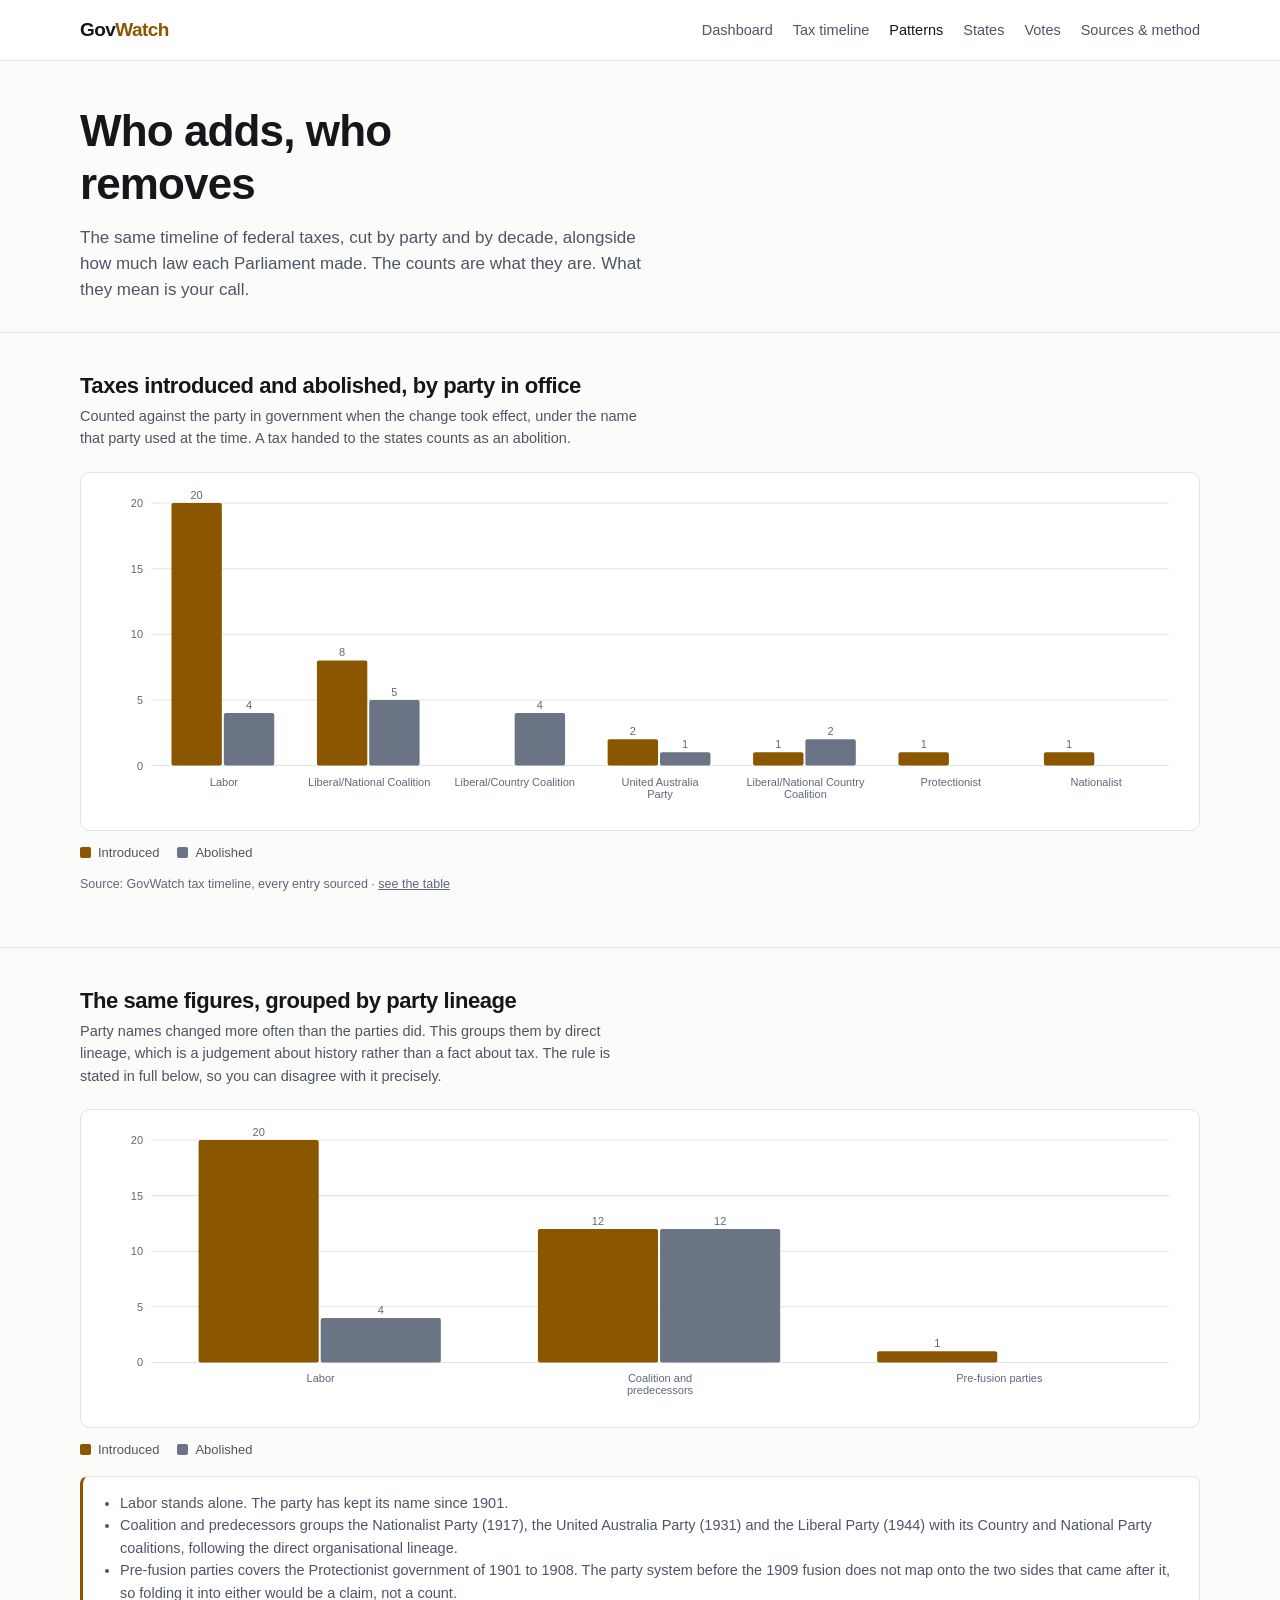
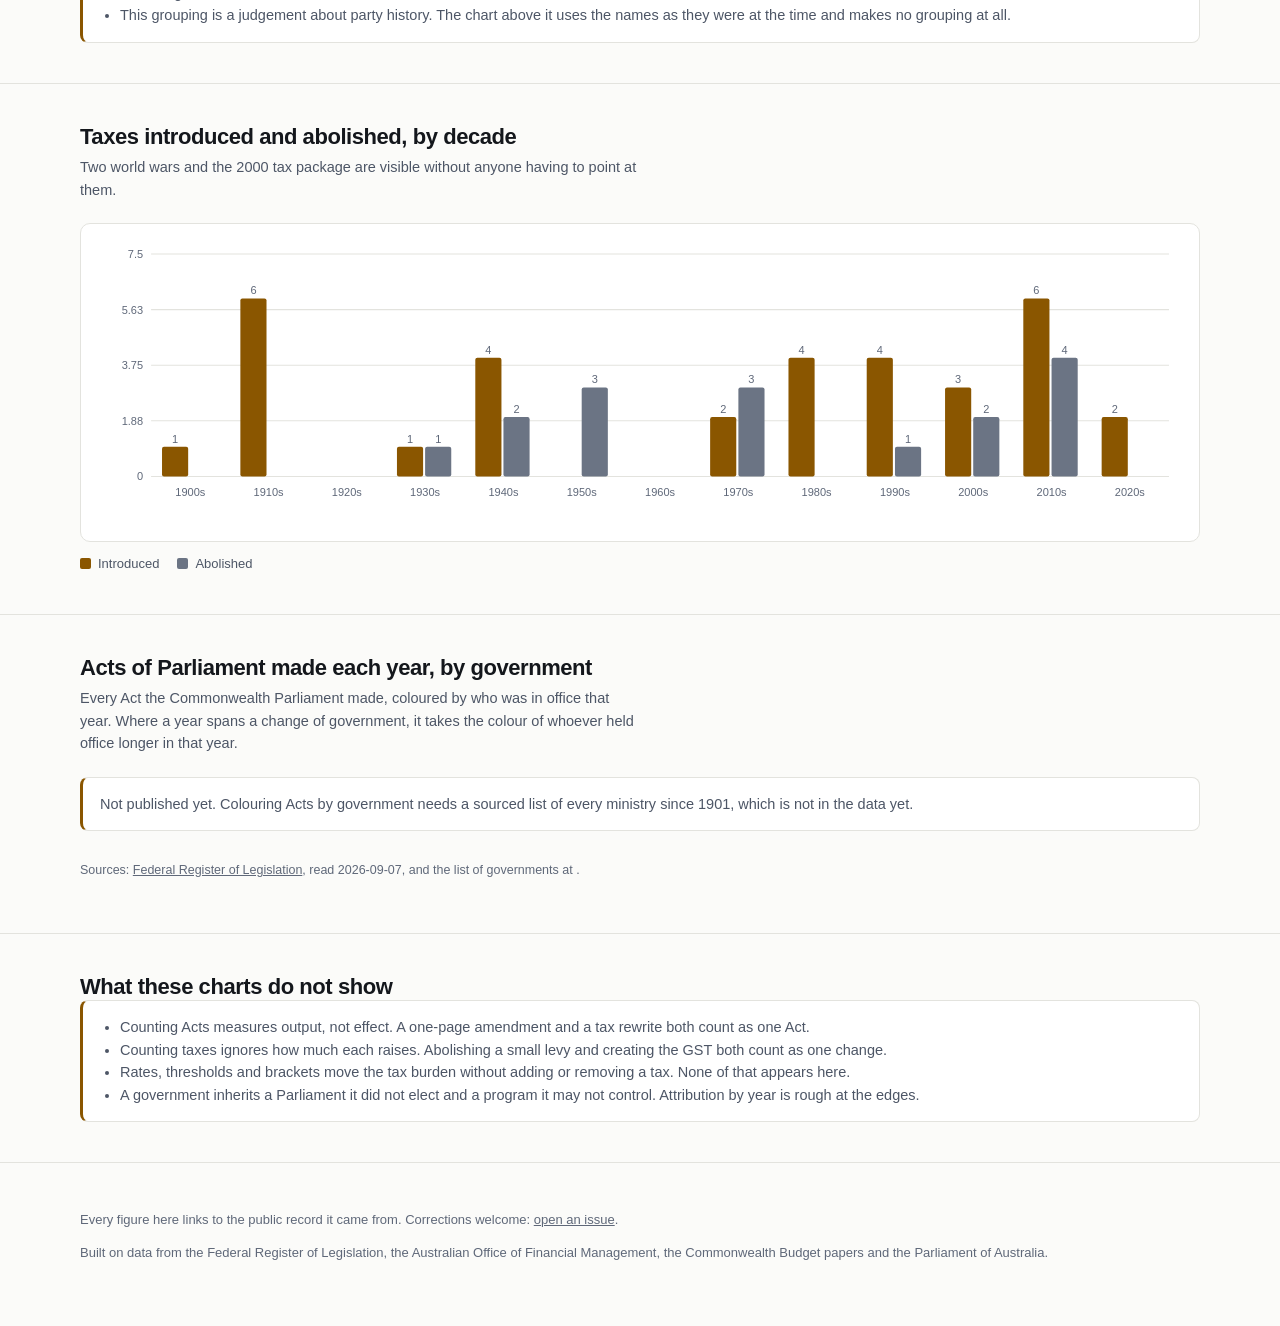
==== patterns.html @ 479b16f0 "Patterns page: taxes by party, lineage and decade; states page shell The party split is the interest" ====
<!doctype html>
<html lang="en-AU">
<head>
<meta charset="utf-8">
<meta name="viewport" content="width=device-width,initial-scale=1">
<title>Patterns by party and decade — GovWatch</title>
<meta name="description" content="Which Australian governments added federal taxes, which removed them, and how much law each one made.">
<link rel="stylesheet" href="style.css?v=af757995">
<link rel="icon" href="data:image/svg+xml,<svg xmlns='http://www.w3.org/2000/svg' viewBox='0 0 16 16'><text y='13' font-size='13'>&#128200;</text></svg>">
</head>
<body>
<header class="top"><div class="wrap">
  <a class="brand" href="./">Gov<span>Watch</span></a>
  <nav>
    <a href="./">Dashboard</a>
    <a href="taxes.html">Tax timeline</a>
    <a href="patterns.html" aria-current="page">Patterns</a>
    <a href="states.html">States</a>
    <a href="votes.html">Votes</a>
    <a href="sources.html">Sources &amp; method</a>
  </nav>
</div></header>
<div class="hero"><div class="wrap">
  <h1>Who adds, who removes</h1>
  <p>The same timeline of federal taxes, cut by party and by decade, alongside how much
     law each Parliament made. The counts are what they are. What they mean is your call.</p>
</div></div>

<section><div class="wrap">
  <h2>Taxes introduced and abolished, by party in office</h2>
  <p class="sub">Counted against the party in government when the change took effect, under the
     name that party used at the time. A tax handed to the states counts as an abolition.</p>
  <div class="chart" id="party-chart"></div>
  <div id="party-legend"></div>
  <p class="src">Source: GovWatch tax timeline, every entry sourced ·
     <a href="taxes.html">see the table</a></p>
</div></section>

<section><div class="wrap">
  <h2>The same figures, grouped by party lineage</h2>
  <p class="sub">Party names changed more often than the parties did. This groups them by
     direct lineage, which is a judgement about history rather than a fact about tax. The
     rule is stated in full below, so you can disagree with it precisely.</p>
  <div class="chart" id="family-chart"></div>
  <div id="family-legend"></div>
  <div class="note-box" style="margin-top:16px" id="family-rule"></div>
</div></section>

<section><div class="wrap">
  <h2>Taxes introduced and abolished, by decade</h2>
  <p class="sub">Two world wars and the 2000 tax package are visible without anyone
     having to point at them.</p>
  <div class="chart" id="decade-chart"></div>
  <div id="decade-legend"></div>
</div></section>

<section><div class="wrap">
  <h2>Acts of Parliament made each year, by government</h2>
  <p class="sub">Every Act the Commonwealth Parliament made, coloured by who was in office
     that year. Where a year spans a change of government, it takes the colour of whoever
     held office longer in that year.</p>
  <div class="chart" id="acts-gov-chart"></div>
  <div id="acts-gov-legend"></div>
  <div class="tiles" id="acts-tiles" style="margin-top:18px"></div>
  <p class="src">Sources: <a href="https://api.prod.legislation.gov.au/v1/titles">Federal Register of Legislation</a>,
     read <span data-fetched="legislation"></span>, and the list of governments at
     <span id="gov-source"></span>.</p>
</div></section>

<section><div class="wrap">
  <h2>What these charts do not show</h2>
  <div class="note-box"><ul style="margin:0;padding-left:20px">
    <li>Counting Acts measures output, not effect. A one-page amendment and a tax rewrite
        both count as one Act.</li>
    <li>Counting taxes ignores how much each raises. Abolishing a small levy and creating
        the GST both count as one change.</li>
    <li>Rates, thresholds and brackets move the tax burden without adding or removing a
        tax. None of that appears here.</li>
    <li>A government inherits a Parliament it did not elect and a program it may not
        control. Attribution by year is rough at the edges.</li>
  </ul></div>
</div></section>

<script type="module">
import { grouped, legend, bars, fmt } from './chart.js?v=f67deab6';
const j = async p => (await fetch(p, { cache: 'no-cache' })).json();
const INTRO = '#8a5600', ABOL = '#6b7484';

const [taxes, leg, govs] = await Promise.all(
  ['taxes', 'legislation', 'governments'].map(n => j(`data/${n}.json`).catch(() => null)));

for (const e of document.querySelectorAll('[data-fetched="legislation"]')) e.textContent = leg.fetched;

const counted = taxes.entries.filter(e => e.kind === 'tax');
const tally = (rows, keyOf) => {
  const m = new Map();
  for (const e of rows) {
    const k = keyOf(e);
    if (!m.has(k)) m.set(k, { introduced: 0, abolished: 0 });
    m.get(k)[e.action]++;
  }
  return m;
};

// By party, ordered by total activity so the chart reads without hunting.
const byParty = tally(counted, e => e.party);
const parties = [...byParty.entries()]
  .sort((a, b) => (b[1].introduced + b[1].abolished) - (a[1].introduced + a[1].abolished))
  .map(([k]) => k);
const series = [
  { name: 'Introduced', colour: INTRO, values: parties.map(p => byParty.get(p).introduced) },
  { name: 'Abolished', colour: ABOL, values: parties.map(p => byParty.get(p).abolished) },
];
document.getElementById('party-chart').append(grouped(parties, series, { h: 320 }));
document.getElementById('party-legend').append(legend(series));

// By lineage. The rule is published because the grouping is arguable.
const FAMILY = taxes.party_families;
const fam = tally(counted, e => FAMILY.map[e.party] ?? 'Other');
const fkeys = [...fam.keys()].sort((a, b) =>
  (fam.get(b).introduced + fam.get(b).abolished) - (fam.get(a).introduced + fam.get(a).abolished));
const fseries = [
  { name: 'Introduced', colour: INTRO, values: fkeys.map(k => fam.get(k).introduced) },
  { name: 'Abolished', colour: ABOL, values: fkeys.map(k => fam.get(k).abolished) },
];
document.getElementById('family-chart').append(grouped(fkeys, fseries, { h: 280 }));
document.getElementById('family-legend').append(legend(fseries));
document.getElementById('family-rule').innerHTML =
  '<ul style="margin:0;padding-left:20px">' + FAMILY.rule.map(r => `<li>${r}</li>`).join('') + '</ul>';

// By decade.
const byDec = tally(counted, e => Math.floor(e.year / 10) * 10);
const decs = [];
for (let d = 1900; d <= Math.floor(new Date().getFullYear() / 10) * 10; d += 10) decs.push(d);
const dseries = [
  { name: 'Introduced', colour: INTRO, values: decs.map(d => byDec.get(d)?.introduced ?? 0) },
  { name: 'Abolished', colour: ABOL, values: decs.map(d => byDec.get(d)?.abolished ?? 0) },
];
document.getElementById('decade-chart').append(
  grouped(decs.map(d => `${d}s`), dseries, { h: 280 }));
document.getElementById('decade-legend').append(legend(dseries));

// Acts by government. Each year takes the party that held office longest in it.
const actsSection = document.getElementById('acts-gov-chart').closest('section');
if (!govs) {
  actsSection.querySelector('.chart').outerHTML =
    '<div class="note-box">Not published yet. Colouring Acts by government needs a sourced ' +
    'list of every ministry since 1901, which is not in the data yet.</div>';
} else {
  const PARTY_COLOUR = {
    'Labor': 'var(--labor)', 'Coalition and predecessors': 'var(--lib)',
    'Pre-fusion parties': 'var(--other)', 'Other': 'var(--other)',
  };
  const days = (a, b) => (new Date(b) - new Date(a)) / 86400000;
  // Which government held office longest in a given calendar year.
  function govOf(year) {
    const ys = `${year}-01-01`, ye = `${year}-12-31`;
    let best = null, bestDays = 0;
    for (const g of govs.governments) {
      const s = g.start > ys ? g.start : ys;
      const e = (g.end && g.end < ye) ? g.end : ye;
      const d = days(s, e);
      if (d > bestDays) { bestDays = d; best = g; }
    }
    return best;
  }
  const rows = leg.by_year.map(r => {
    const g = govOf(r.year);
    const fam = g ? (FAMILY.map[g.party] ?? 'Other') : 'Other';
    return {
      x: r.year, y: r.acts, fill: PARTY_COLOUR[fam],
      title: g ? `${r.year}: ${r.acts} Acts — ${g.pm}, ${g.party}` : `${r.year}: ${r.acts} Acts`,
      fam, pm: g?.pm, party: g?.party,
    };
  });
  document.getElementById('acts-gov-chart').append(bars(rows, { h: 320, xEvery: 10 }));
  const lseries = [...new Set(rows.map(r => r.fam))]
    .map(f => ({ name: f, colour: PARTY_COLOUR[f] }));
  document.getElementById('acts-gov-legend').append(legend(lseries));

  const tile = (k, v, n) =>
    `<div class="tile"><div class="k">${k}</div><div class="v">${v}</div><div class="n">${n}</div></div>`;
  const per = {};
  for (const r of rows) {
    per[r.fam] = per[r.fam] || { acts: 0, years: 0 };
    per[r.fam].acts += r.y; per[r.fam].years++;
  }
  const busiest = rows.reduce((a, b) => (b.y > a.y ? b : a));
  document.getElementById('acts-tiles').innerHTML = [
    ...Object.entries(per).filter(([, v]) => v.years >= 5)
      .sort((a, b) => (b[1].acts / b[1].years) - (a[1].acts / a[1].years))
      .map(([f, v]) => tile(f, Math.round(v.acts / v.years),
        `Acts a year on average, over ${v.years} years`)),
    tile('Busiest year', busiest.x, `${fmt(busiest.y)} Acts under ${busiest.pm ?? 'unknown'}`),
  ].join('');
  document.getElementById('gov-source').innerHTML =
    `<a href="${govs.source}">${govs.source_name}</a>`;
}
</script>
<footer><div class="wrap">
  <p>Every figure here links to the public record it came from. Corrections welcome:
     <a href="https://github.com/itsjimmy1/govwatch/issues">open an issue</a>.</p>
  <p>Built on data from the Federal Register of Legislation, the Australian Office of
     Financial Management, the Commonwealth Budget papers and the Parliament of Australia.</p>
</div></footer>
</body>
</html>
---- style.css ----
:root {
  --bg: #0f1115; --panel: #171a21; --line: #262b35;
  --ink: #e8eaed; --dim: #9aa3b2; --faint: #6b7484;
  --accent: #f0b429;
  --labor: #ff6b66; --lib: #6ba6e8; --other: #aab3c2;
  --w: 1160px;
}
@media (prefers-color-scheme: light) {
  :root { --bg:#fbfbf9; --panel:#fff; --line:#e3e3de; --ink:#14171c;
          --dim:#4d5666; --faint:#5f6879; --accent:#8a5600;
          --labor:#b32d28; --lib:#1e5793; --other:#5a6473; }
}
* { box-sizing: border-box; }
body { margin:0; background:var(--bg); color:var(--ink);
  font:16px/1.55 ui-sans-serif,-apple-system,"Segoe UI",Roboto,Helvetica,Arial,sans-serif;
  -webkit-font-smoothing:antialiased; }
.wrap { max-width:var(--w); margin:0 auto; padding:0 20px; }
a { color:inherit; }
h1,h2,h3 { line-height:1.2; margin:0; font-weight:650; letter-spacing:-0.02em; }

header.top { border-bottom:1px solid var(--line); background:var(--panel); }
header.top .wrap { display:flex; align-items:center; gap:14px 28px;
  min-height:60px; flex-wrap:wrap; padding-top:10px; padding-bottom:10px; }
.brand { font-weight:750; letter-spacing:-0.03em; font-size:19px; text-decoration:none; }
.brand span { color:var(--accent); }
nav { display:flex; gap:8px 20px; margin-left:auto; flex-wrap:wrap; }
nav a { color:var(--dim); text-decoration:none; font-size:14.5px; }
nav a:hover, nav a[aria-current] { color:var(--ink); }

.hero { padding:44px 0 28px; border-bottom:1px solid var(--line); }
.hero h1 { font-size:clamp(28px,4.4vw,44px); max-width:20ch; }
.hero p { color:var(--dim); max-width:62ch; margin:14px 0 0; font-size:17px; }

section { padding:40px 0; border-bottom:1px solid var(--line); }
section > .wrap > h2 { font-size:22px; }
.sub { color:var(--dim); font-size:14.5px; margin:6px 0 22px; max-width:70ch; }

.tiles { display:grid; gap:14px; grid-template-columns:repeat(auto-fit,minmax(210px,1fr)); }
.tile { background:var(--panel); border:1px solid var(--line); border-radius:10px; padding:18px 18px 15px; }
.tile .k { color:var(--dim); font-size:12.5px; text-transform:uppercase; letter-spacing:.07em; }
.tile .v { font-size:clamp(26px,3.4vw,36px); font-weight:700; letter-spacing:-0.03em;
  margin-top:8px; font-variant-numeric:tabular-nums; }
.tile .n { color:var(--faint); font-size:12.5px; margin-top:7px; }
.tile .n a { color:var(--faint); }

.chart { background:var(--panel); border:1px solid var(--line); border-radius:10px;
  padding:18px; overflow-x:auto; }
.chart svg { display:block; width:100%; height:auto; min-width:520px; }
.axis { fill:var(--faint); font-size:11px; }
.axis-label { fill:var(--dim); font-size:12px; font-weight:600; }
.grid { stroke:var(--line); stroke-width:1; }

.src { color:var(--faint); font-size:12.5px; margin-top:12px; }
.src a { color:var(--faint); }

.controls { display:flex; gap:8px; flex-wrap:wrap; margin-bottom:18px; }
.controls button { background:var(--panel); color:var(--dim); border:1px solid var(--line);
  border-radius:99px; padding:7px 15px; font-size:13.5px; cursor:pointer; font-family:inherit; }
.controls button[aria-pressed="true"] { color:var(--bg); background:var(--ink); border-color:var(--ink); }

.scroller { overflow-x:auto; }
table { width:100%; border-collapse:collapse; font-size:14.5px; }
th { text-align:left; color:var(--dim); font-weight:600; font-size:12.5px;
  text-transform:uppercase; letter-spacing:.06em; padding:0 12px 9px 0; }
td { padding:11px 12px 11px 0; border-top:1px solid var(--line); vertical-align:top; }
td.yr { font-variant-numeric:tabular-nums; color:var(--dim); width:1%; white-space:nowrap; }
.pill { display:inline-block; padding:2px 9px; border-radius:99px; font-size:12px; white-space:nowrap; }
/* Deliberately not colour-coded good/bad: an introduction and a repeal get the same
   neutral treatment, told apart by fill weight, not by red and green. */
.pill.introduced { background:color-mix(in srgb,var(--ink) 13%,transparent); color:var(--ink); }
.pill.abolished { background:transparent; color:var(--dim); box-shadow:inset 0 0 0 1px var(--line); }
.pill.changed { background:transparent; color:var(--faint); box-shadow:inset 0 0 0 1px var(--line);
  font-style:italic; }
td .note { color:var(--dim); font-size:13.5px; margin-top:3px; }

.prose { max-width:74ch; }
.prose p, .prose li { color:var(--dim); }
.prose h2 { margin:34px 0 10px; font-size:19px; color:var(--ink); }
.prose code { background:var(--panel); border:1px solid var(--line);
  padding:1px 5px; border-radius:4px; font-size:13px; }

.note-box { background:var(--panel); border:1px solid var(--line);
  border-left:3px solid var(--accent); border-radius:8px; padding:15px 17px;
  color:var(--dim); font-size:14.5px; }

footer { padding:34px 0 50px; color:var(--faint); font-size:13px; }
footer a { color:var(--faint); }

/* Under 600px the tax table's four columns squeeze the note to three words a
   line. Stack each row into a card instead. */
@media (max-width: 600px) {
  table.stack thead { position:absolute; width:1px; height:1px; overflow:hidden; clip:rect(0 0 0 0); }
  table.stack tr { display:block; border-top:1px solid var(--line); padding:14px 0 4px; }
  table.stack td { display:block; border:0; padding:0 0 8px; }
  table.stack td.yr { width:auto; color:var(--accent); font-weight:650; font-size:13px; }
  .hero h1 { font-size:27px; }
  .tile .v { font-size:28px; }
}

/* Chart legend */
.legend { display:flex; gap:18px; flex-wrap:wrap; margin-top:12px;
  color:var(--dim); font-size:13px; }
.legend span { display:flex; align-items:center; gap:7px; }
.legend i { width:11px; height:11px; border-radius:2px; display:inline-block; flex:none; }

/* Comparison table: one row per jurisdiction, ranked columns */
.cmp td.num, .cmp th.num { text-align:right; font-variant-numeric:tabular-nums; }
.cmp .best { font-weight:700; color:var(--ink); }
.cmp td.j { font-weight:650; white-space:nowrap; }
.bar { position:relative; display:block; height:5px; border-radius:3px;
  background:var(--line); margin-top:5px; }
.bar i { position:absolute; inset:0 auto 0 0; border-radius:3px; background:var(--accent);
  display:block; }
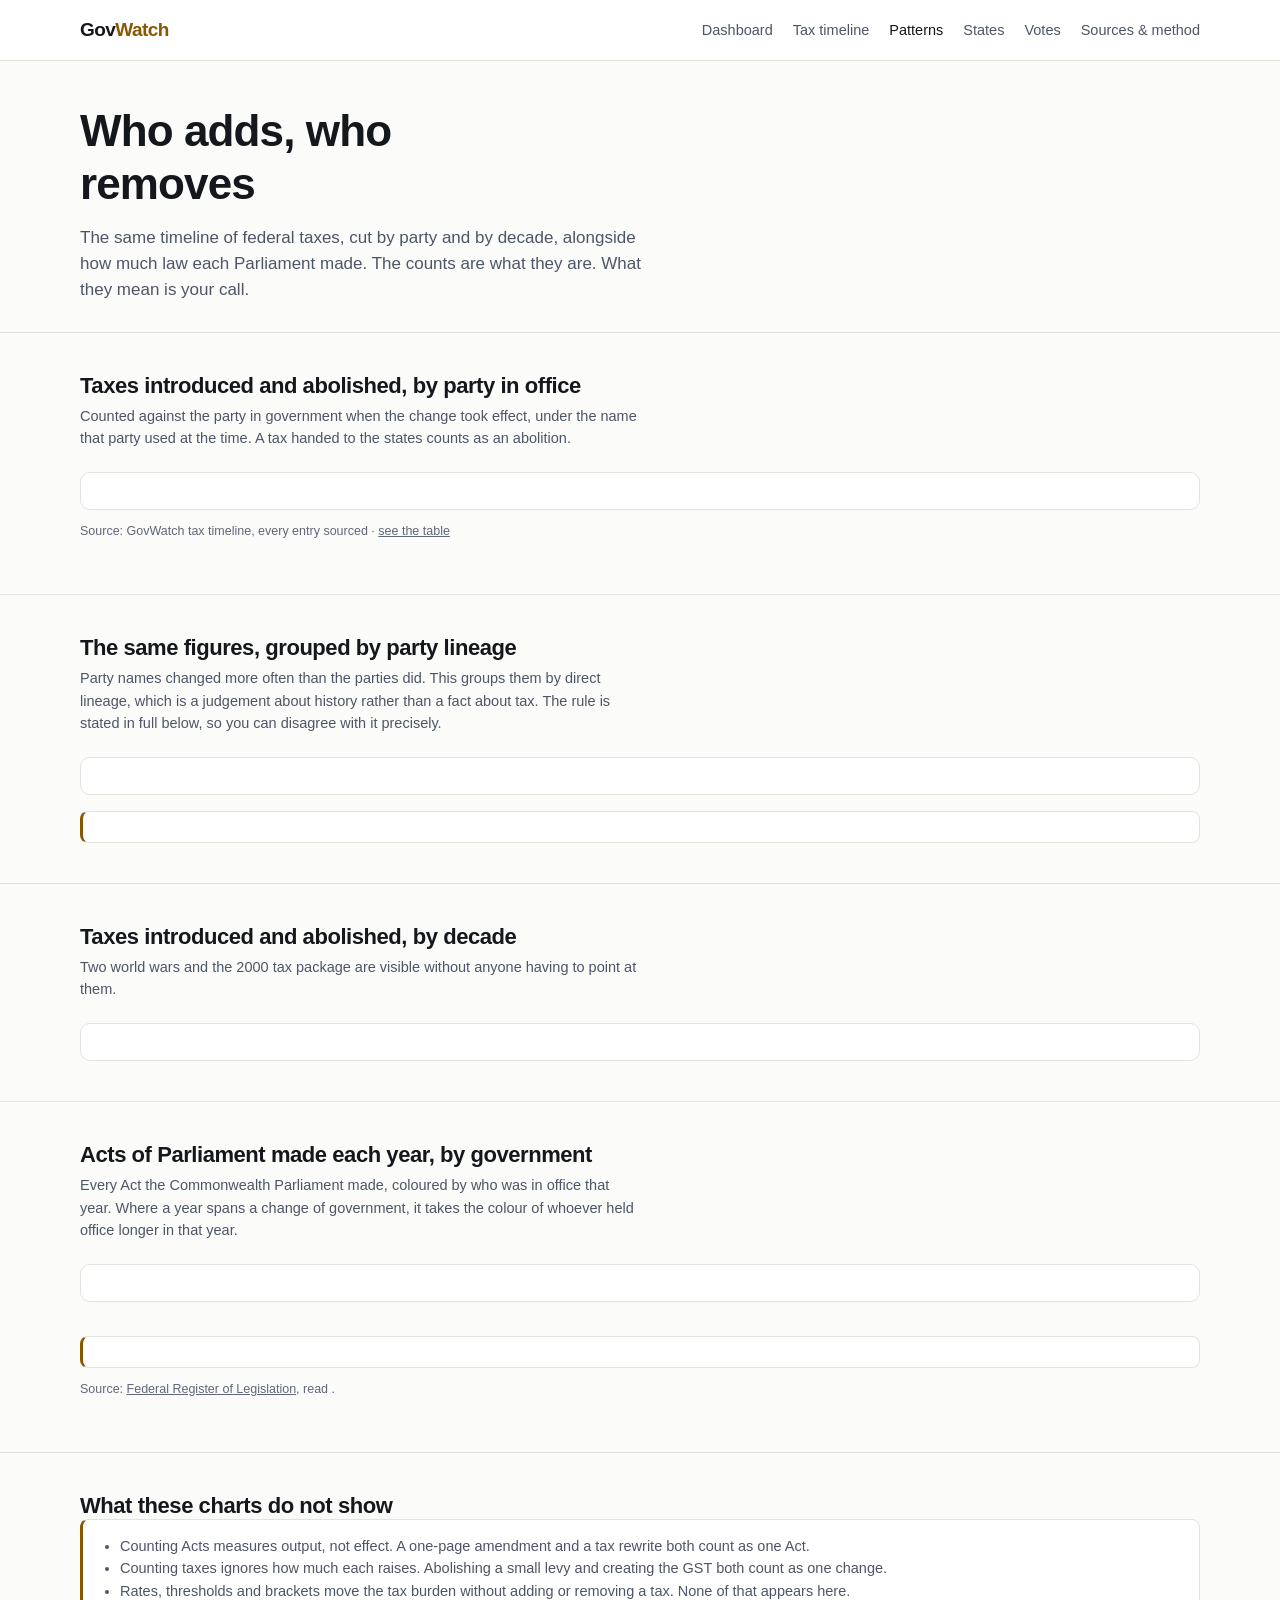
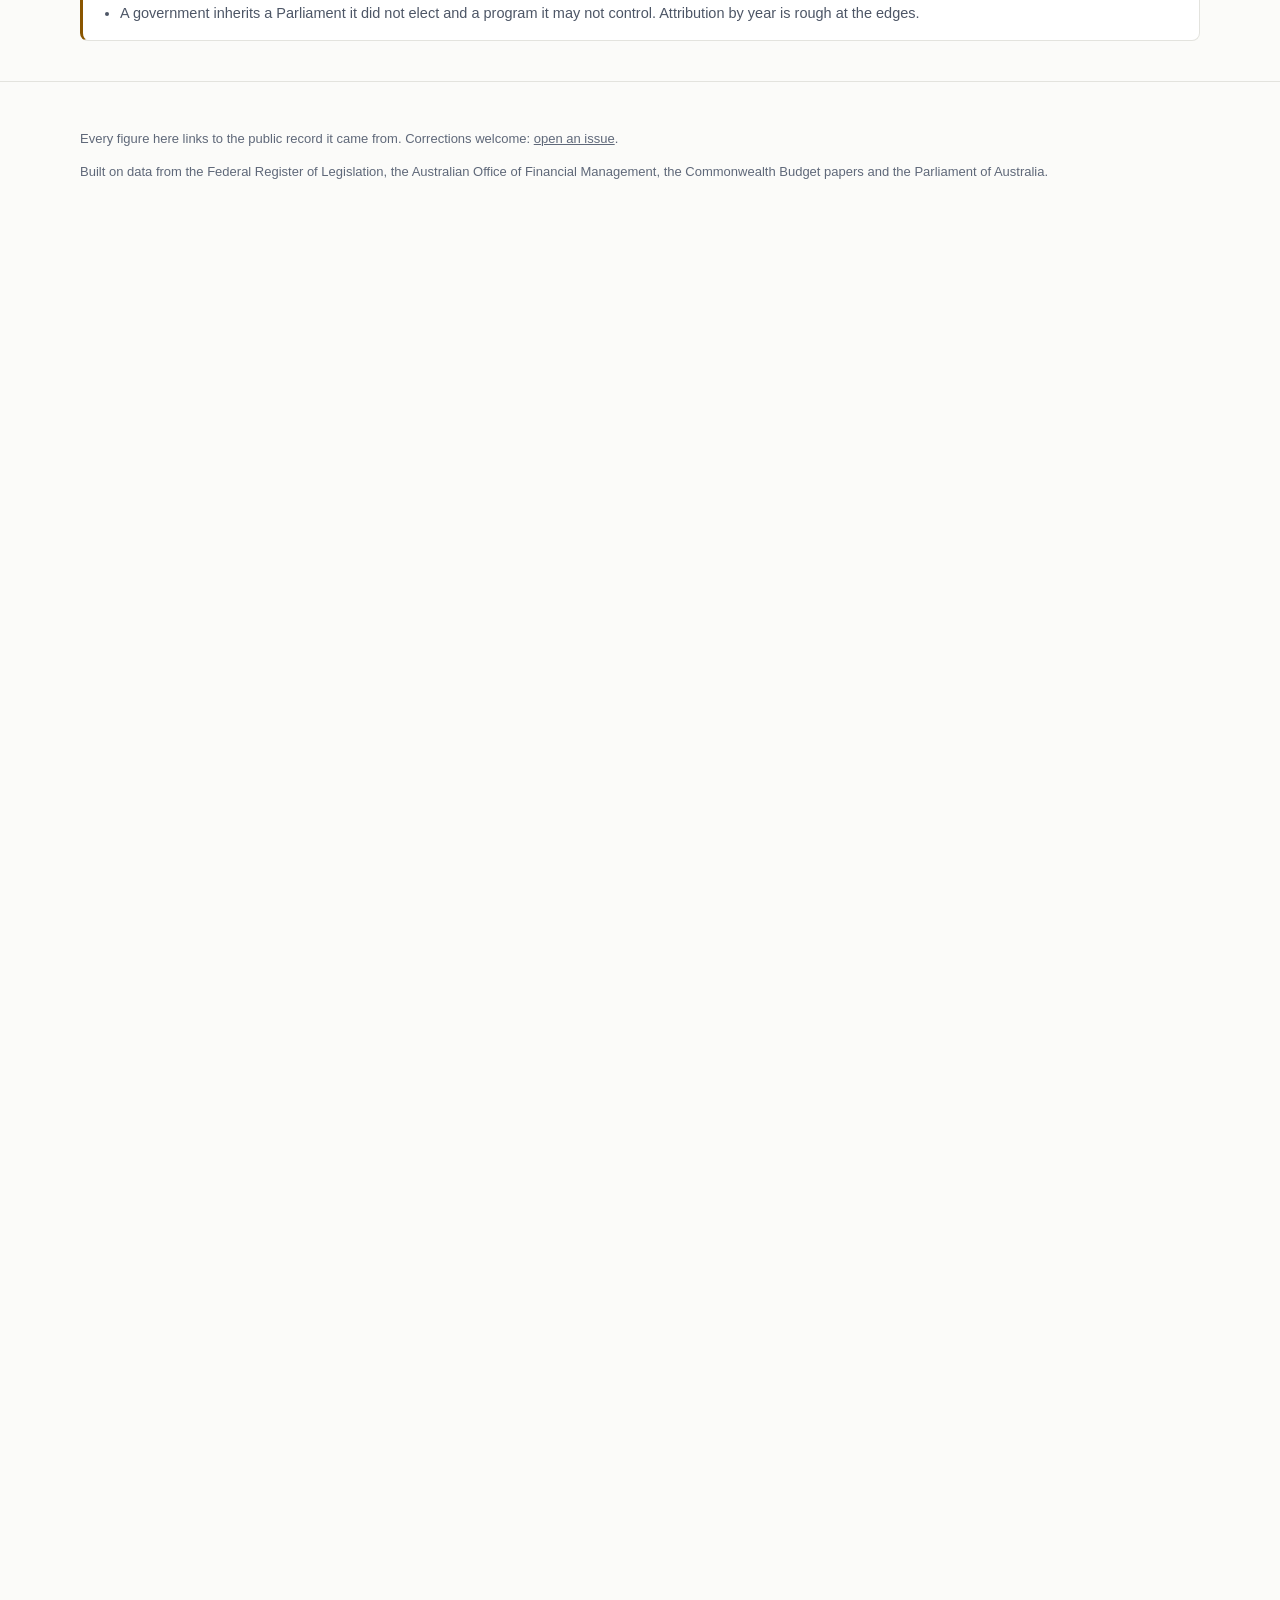
==== commit 8f2eb0aa: "Governments list, integer axes, and charts that are legible on a phone Adds a sourced list of all 39" ====
--- a/patterns.html
+++ b/patterns.html
@@ -5,7 +5,7 @@
 <meta name="viewport" content="width=device-width,initial-scale=1">
 <title>Patterns by party and decade — GovWatch</title>
 <meta name="description" content="Which Australian governments added federal taxes, which removed them, and how much law each one made.">
-<link rel="stylesheet" href="style.css?v=af757995">
+<link rel="stylesheet" href="style.css?v=042b8c3d">
 <link rel="icon" href="data:image/svg+xml,<svg xmlns='http://www.w3.org/2000/svg' viewBox='0 0 16 16'><text y='13' font-size='13'>&#128200;</text></svg>">
 </head>
 <body>
@@ -62,9 +62,9 @@
   <div class="chart" id="acts-gov-chart"></div>
   <div id="acts-gov-legend"></div>
   <div class="tiles" id="acts-tiles" style="margin-top:18px"></div>
-  <p class="src">Sources: <a href="https://api.prod.legislation.gov.au/v1/titles">Federal Register of Legislation</a>,
-     read <span data-fetched="legislation"></span>, and the list of governments at
-     <span id="gov-source"></span>.</p>
+  <div class="note-box" style="margin-top:16px" id="gov-convention"></div>
+  <p class="src">Source: <a href="https://api.prod.legislation.gov.au/v1/titles">Federal Register of Legislation</a>,
+     read <span data-fetched="legislation"></span>.<span id="gov-source"></span></p>
 </div></section>
 
 <section><div class="wrap">
@@ -82,7 +82,7 @@
 </div></section>
 
 <script type="module">
-import { grouped, legend, bars, fmt } from './chart.js?v=f67deab6';
+import { grouped, legend, bars, fmt } from './chart.js?v=984ba0c0';
 const j = async p => (await fetch(p, { cache: 'no-cache' })).json();
 const INTRO = '#8a5600', ABOL = '#6b7484';
 
@@ -111,7 +111,7 @@
   { name: 'Introduced', colour: INTRO, values: parties.map(p => byParty.get(p).introduced) },
   { name: 'Abolished', colour: ABOL, values: parties.map(p => byParty.get(p).abolished) },
 ];
-document.getElementById('party-chart').append(grouped(parties, series, { h: 320 }));
+document.getElementById('party-chart').append(grouped(parties, series, { h: 320, integer: true }));
 document.getElementById('party-legend').append(legend(series));
 
 // By lineage. The rule is published because the grouping is arguable.
@@ -123,7 +123,7 @@
   { name: 'Introduced', colour: INTRO, values: fkeys.map(k => fam.get(k).introduced) },
   { name: 'Abolished', colour: ABOL, values: fkeys.map(k => fam.get(k).abolished) },
 ];
-document.getElementById('family-chart').append(grouped(fkeys, fseries, { h: 280 }));
+document.getElementById('family-chart').append(grouped(fkeys, fseries, { h: 280, integer: true }));
 document.getElementById('family-legend').append(legend(fseries));
 document.getElementById('family-rule').innerHTML =
   '<ul style="margin:0;padding-left:20px">' + FAMILY.rule.map(r => `<li>${r}</li>`).join('') + '</ul>';
@@ -137,7 +137,7 @@
   { name: 'Abolished', colour: ABOL, values: decs.map(d => byDec.get(d)?.abolished ?? 0) },
 ];
 document.getElementById('decade-chart').append(
-  grouped(decs.map(d => `${d}s`), dseries, { h: 280 }));
+  grouped(decs.map(d => `${d}s`), dseries, { h: 280, integer: true }));
 document.getElementById('decade-legend').append(legend(dseries));
 
 // Acts by government. Each year takes the party that held office longest in it.
@@ -173,7 +173,7 @@
       fam, pm: g?.pm, party: g?.party,
     };
   });
-  document.getElementById('acts-gov-chart').append(bars(rows, { h: 320, xEvery: 10 }));
+  document.getElementById('acts-gov-chart').append(bars(rows, { h: 320, xEvery: 10, integer: true }));
   const lseries = [...new Set(rows.map(r => r.fam))]
     .map(f => ({ name: f, colour: PARTY_COLOUR[f] }));
   document.getElementById('acts-gov-legend').append(legend(lseries));
@@ -193,9 +193,19 @@
         `Acts a year on average, over ${v.years} years`)),
     tile('Busiest year', busiest.x, `${fmt(busiest.y)} Acts under ${busiest.pm ?? 'unknown'}`),
   ].join('');
+  document.getElementById('gov-convention').textContent = govs.convention;
   document.getElementById('gov-source').innerHTML =
-    `<a href="${govs.source}">${govs.source_name}</a>`;
+    ` Governments from <a href="${govs.source}">${govs.source_name}</a>, compiled ` +
+    `${govs.compiled}. ${govs.source_note}`;
 }
+
+// Charts size their viewBox to the viewport, so a rotate or resize needs a redraw.
+let last = window.innerWidth < 700;
+addEventListener('resize', () => {
+  const now = window.innerWidth < 700;
+  if (now !== last) { last = now; location.reload(); }
+}, { passive: true });
+// redrawOnResize
 </script>
 <footer><div class="wrap">
   <p>Every figure here links to the public record it came from. Corrections welcome:
--- a/style.css
+++ b/style.css
@@ -45,7 +45,7 @@
 
 .chart { background:var(--panel); border:1px solid var(--line); border-radius:10px;
   padding:18px; overflow-x:auto; }
-.chart svg { display:block; width:100%; height:auto; min-width:520px; }
+.chart svg { display:block; width:100%; height:auto; min-width:340px; }
 .axis { fill:var(--faint); font-size:11px; }
 .axis-label { fill:var(--dim); font-size:12px; font-weight:600; }
 .grid { stroke:var(--line); stroke-width:1; }
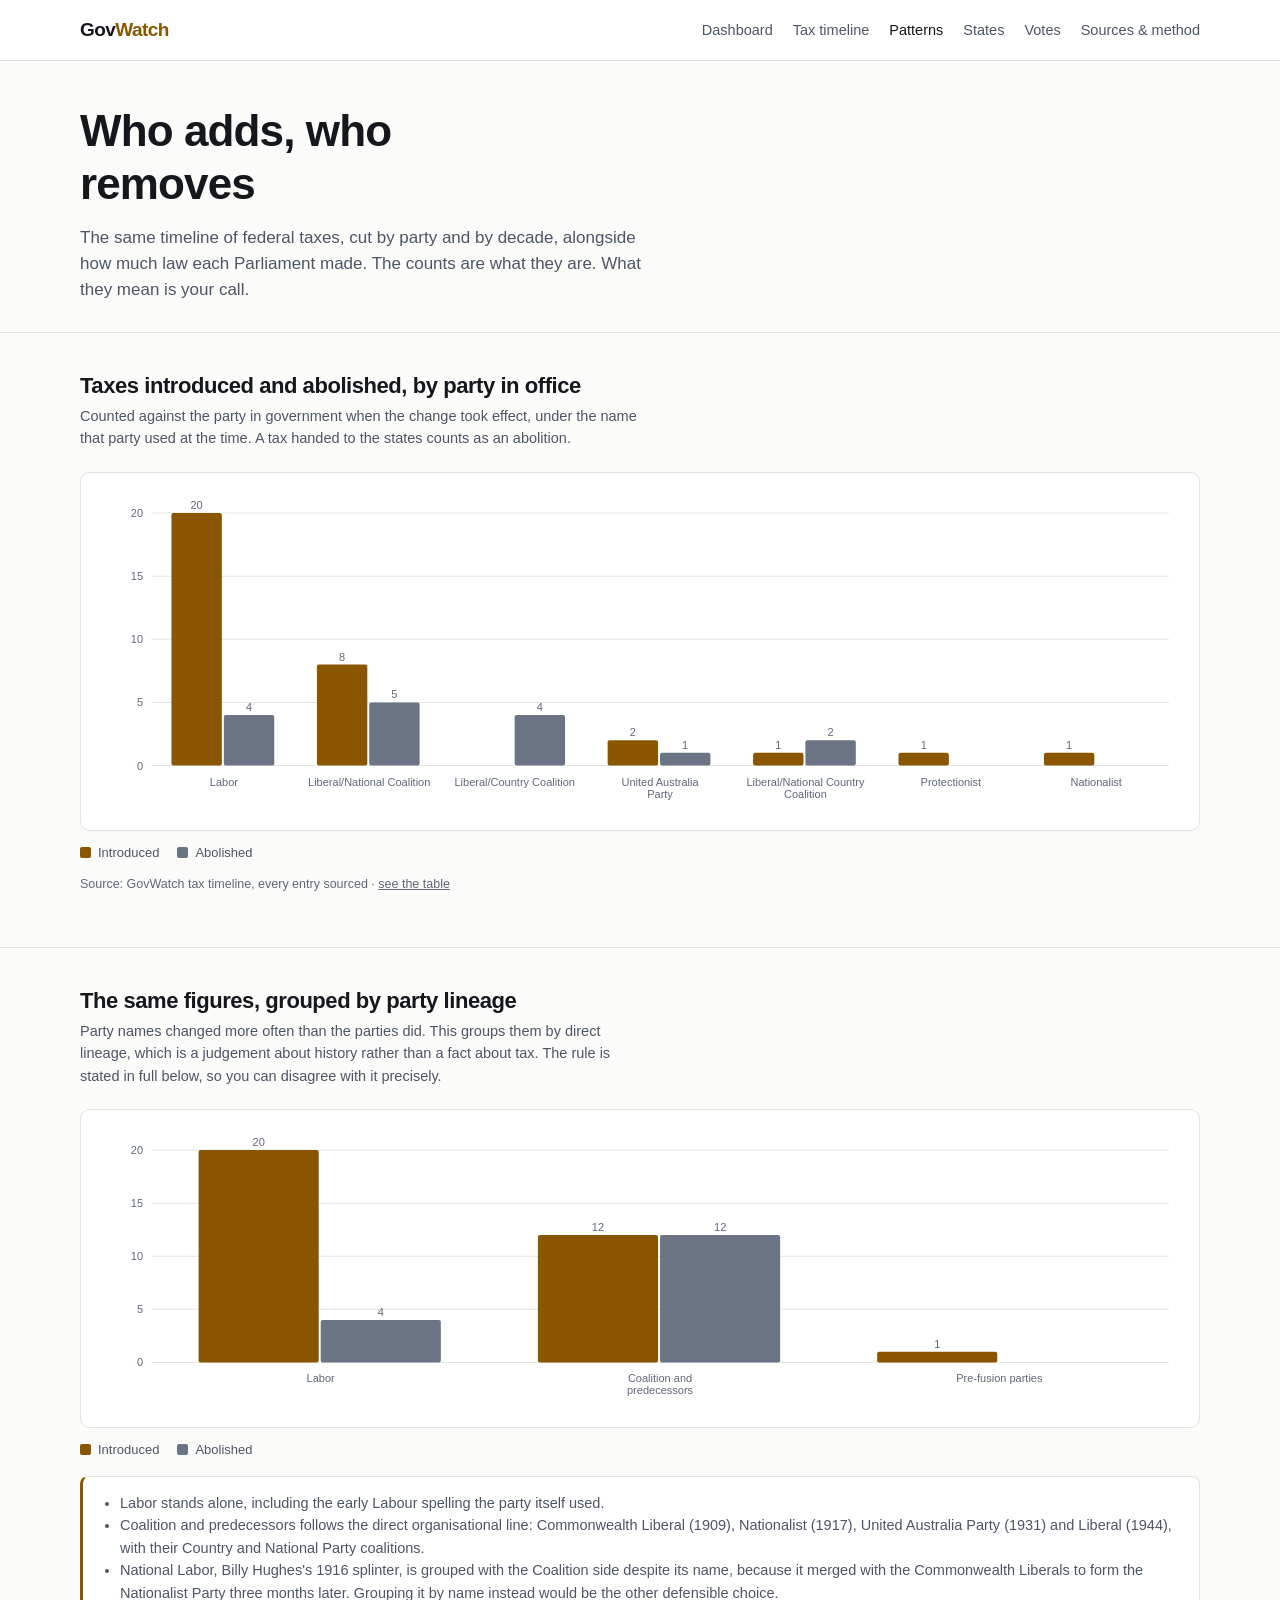
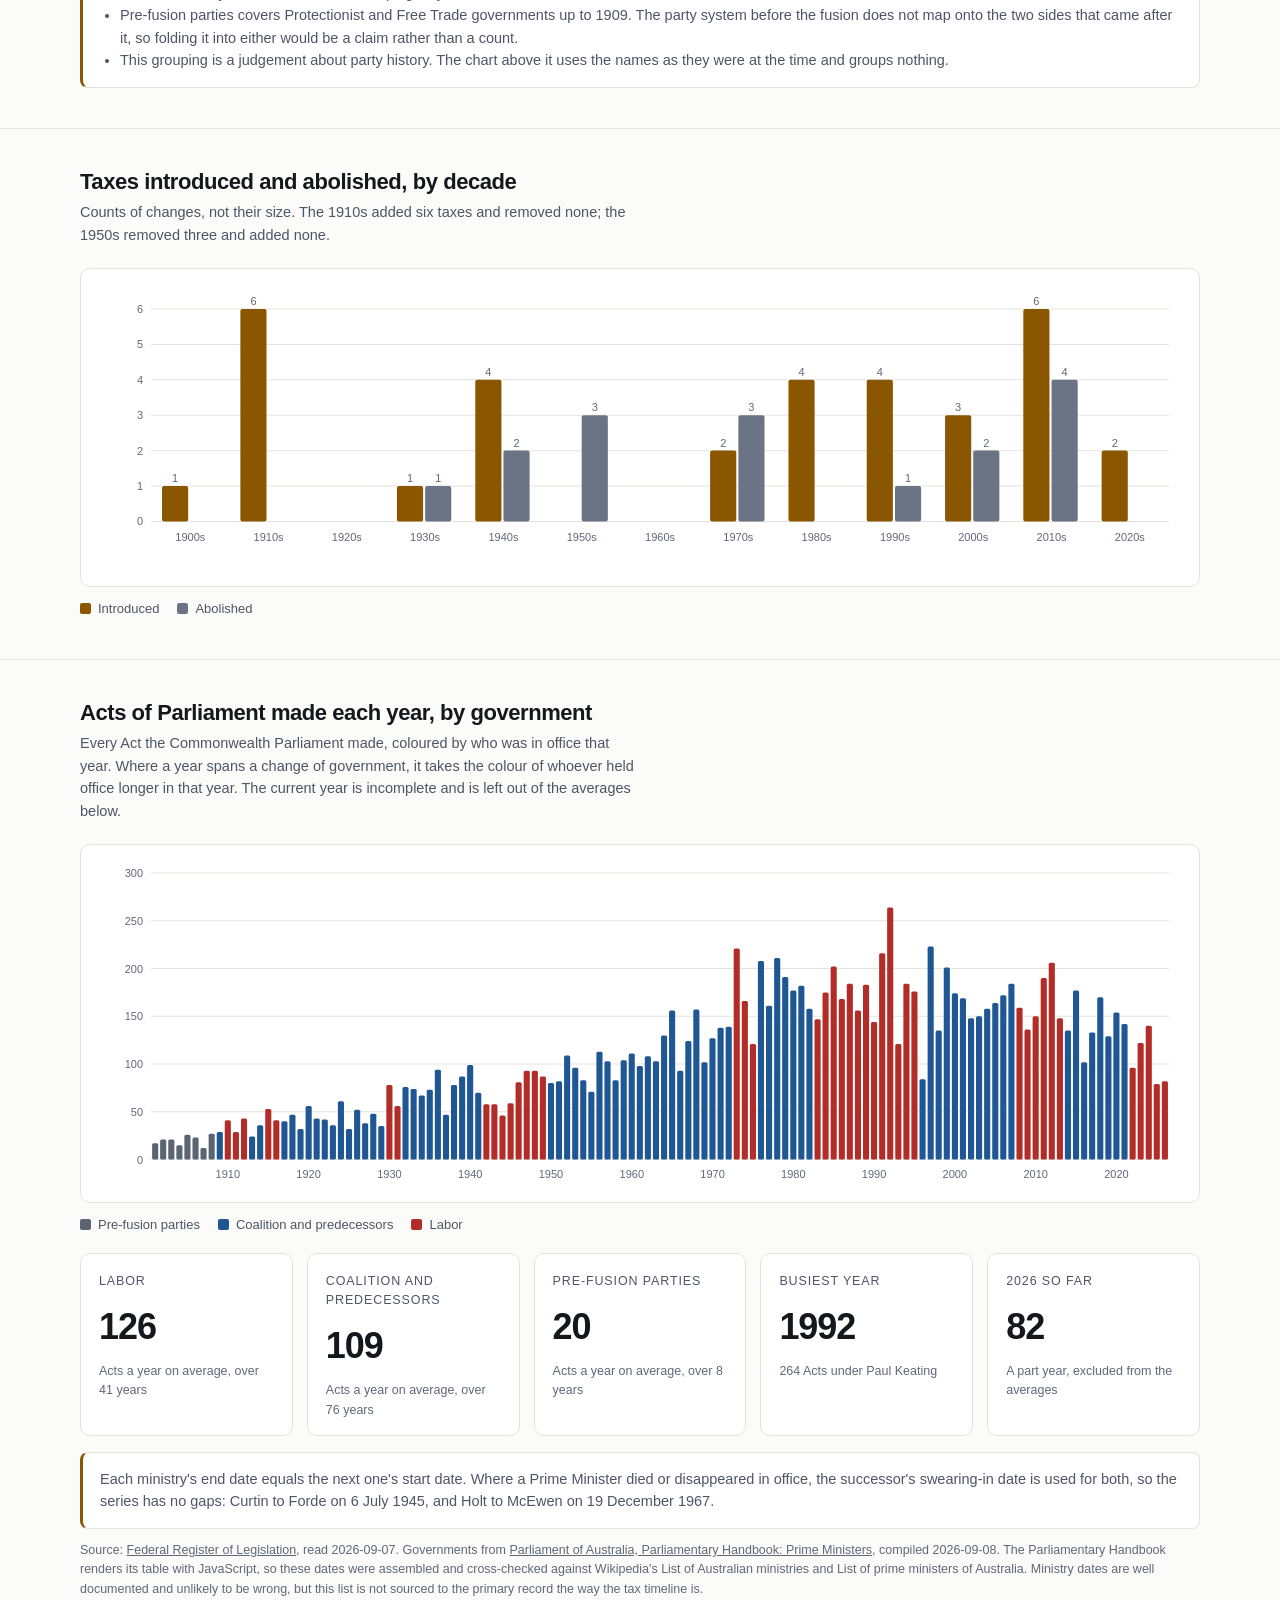
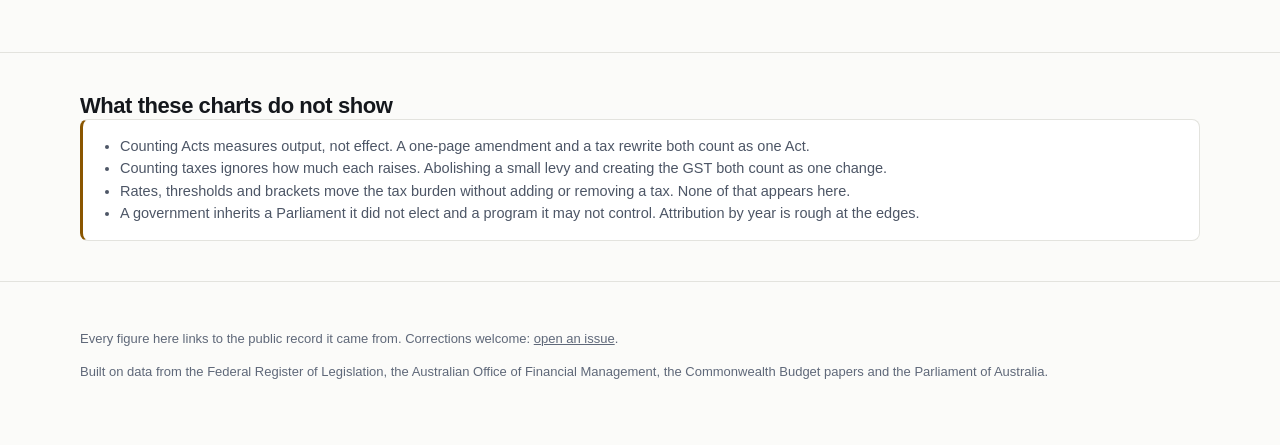
==== commit 25d73542: "Restore the per-capita section and guard against it happening again The states page shipped its head" ====
--- a/patterns.html
+++ b/patterns.html
@@ -5,7 +5,7 @@
 <meta name="viewport" content="width=device-width,initial-scale=1">
 <title>Patterns by party and decade — GovWatch</title>
 <meta name="description" content="Which Australian governments added federal taxes, which removed them, and how much law each one made.">
-<link rel="stylesheet" href="style.css?v=042b8c3d">
+<link rel="stylesheet" href="style.css?v=a388d0a5">
 <link rel="icon" href="data:image/svg+xml,<svg xmlns='http://www.w3.org/2000/svg' viewBox='0 0 16 16'><text y='13' font-size='13'>&#128200;</text></svg>">
 </head>
 <body>
@@ -48,8 +48,8 @@
 
 <section><div class="wrap">
   <h2>Taxes introduced and abolished, by decade</h2>
-  <p class="sub">Two world wars and the 2000 tax package are visible without anyone
-     having to point at them.</p>
+  <p class="sub">Counts of changes, not their size. The 1910s added six taxes and removed
+     none; the 1950s removed three and added none.</p>
   <div class="chart" id="decade-chart"></div>
   <div id="decade-legend"></div>
 </div></section>
@@ -58,7 +58,8 @@
   <h2>Acts of Parliament made each year, by government</h2>
   <p class="sub">Every Act the Commonwealth Parliament made, coloured by who was in office
      that year. Where a year spans a change of government, it takes the colour of whoever
-     held office longer in that year.</p>
+     held office longer in that year. The current year is incomplete and is left out of the
+     averages below.</p>
   <div class="chart" id="acts-gov-chart"></div>
   <div id="acts-gov-legend"></div>
   <div class="tiles" id="acts-tiles" style="margin-top:18px"></div>
@@ -82,7 +83,7 @@
 </div></section>
 
 <script type="module">
-import { grouped, legend, bars, fmt } from './chart.js?v=984ba0c0';
+import { grouped, legend, bars, fmt } from './chart.js?v=b6765bb6';
 const j = async p => (await fetch(p, { cache: 'no-cache' })).json();
 const INTRO = '#8a5600', ABOL = '#6b7484';
 
@@ -173,25 +174,56 @@
       fam, pm: g?.pm, party: g?.party,
     };
   });
-  document.getElementById('acts-gov-chart').append(bars(rows, { h: 320, xEvery: 10, integer: true }));
+  const narrow = window.innerWidth < 700;
+  if (narrow) {
+    // 126 bars render under 2px wide on a phone, and SVG tooltips do not fire on
+    // touch, so the yearly chart is unreadable there. Show decade totals instead.
+    const byDecade = new Map();
+    for (const r of rows) {
+      const d = Math.floor(r.x / 10) * 10;
+      if (!byDecade.has(d)) byDecade.set(d, { acts: 0, fams: {} });
+      const e = byDecade.get(d);
+      e.acts += r.y;
+      e.fams[r.fam] = (e.fams[r.fam] || 0) + 1;
+    }
+    const decRows = [...byDecade.entries()].sort((a, b) => a[0] - b[0]).map(([d, e]) => {
+      const top = Object.entries(e.fams).sort((a, b) => b[1] - a[1])[0][0];
+      return { x: d, label: `${String(d).slice(2)}s`, y: e.acts, fill: PARTY_COLOUR[top],
+               title: `${d}s: ${fmt(e.acts)} Acts, mostly under ${top}`, fam: top };
+    });
+    document.getElementById('acts-gov-chart').append(
+      bars(decRows, { h: 300, xEvery: 1, integer: true }));
+    document.getElementById('acts-gov-chart').insertAdjacentHTML('afterend',
+      '<p class="src">Grouped by decade because a bar per year is under two pixels wide ' +
+      'on a phone. Open this page on a wider screen for the year-by-year chart. Each ' +
+      'decade takes the colour of whichever side held office for more of it.</p>');
+  } else {
+    document.getElementById('acts-gov-chart').append(
+      bars(rows, { h: 320, xEvery: 10, integer: true }));
+  }
   const lseries = [...new Set(rows.map(r => r.fam))]
     .map(f => ({ name: f, colour: PARTY_COLOUR[f] }));
   document.getElementById('acts-gov-legend').append(legend(lseries));
 
   const tile = (k, v, n) =>
     `<div class="tile"><div class="k">${k}</div><div class="v">${v}</div><div class="n">${n}</div></div>`;
+  const thisYear = new Date().getFullYear();
+  const complete = rows.filter(r => r.x < thisYear);
   const per = {};
-  for (const r of rows) {
+  for (const r of complete) {
     per[r.fam] = per[r.fam] || { acts: 0, years: 0 };
     per[r.fam].acts += r.y; per[r.fam].years++;
   }
-  const busiest = rows.reduce((a, b) => (b.y > a.y ? b : a));
+  const busiest = complete.reduce((a, b) => (b.y > a.y ? b : a));
+  const partial = rows.find(r => r.x === thisYear);
   document.getElementById('acts-tiles').innerHTML = [
     ...Object.entries(per).filter(([, v]) => v.years >= 5)
       .sort((a, b) => (b[1].acts / b[1].years) - (a[1].acts / a[1].years))
       .map(([f, v]) => tile(f, Math.round(v.acts / v.years),
         `Acts a year on average, over ${v.years} years`)),
     tile('Busiest year', busiest.x, `${fmt(busiest.y)} Acts under ${busiest.pm ?? 'unknown'}`),
+    ...(partial ? [tile(`${partial.x} so far`, fmt(partial.y),
+      'A part year, excluded from the averages')] : []),
   ].join('');
   document.getElementById('gov-convention').textContent = govs.convention;
   document.getElementById('gov-source').innerHTML =
--- a/style.css
+++ b/style.css
@@ -105,9 +105,13 @@
 
 /* Comparison table: one row per jurisdiction, ranked columns */
 .cmp td.num, .cmp th.num { text-align:right; font-variant-numeric:tabular-nums; }
-.cmp .best { font-weight:700; color:var(--ink); }
 .cmp td.j { font-weight:650; white-space:nowrap; }
 .bar { position:relative; display:block; height:5px; border-radius:3px;
   background:var(--line); margin-top:5px; }
 .bar i { position:absolute; inset:0 auto 0 0; border-radius:3px; background:var(--accent);
   display:block; }
+
+/* A chart drawn for a narrow viewport is scaled down about 40%, so its type has to
+   be set larger in viewBox units to survive the scaling. */
+.chart svg[data-narrow] .axis { font-size: 17px; }
+.chart svg[data-narrow] .axis-label { font-size: 18px; }
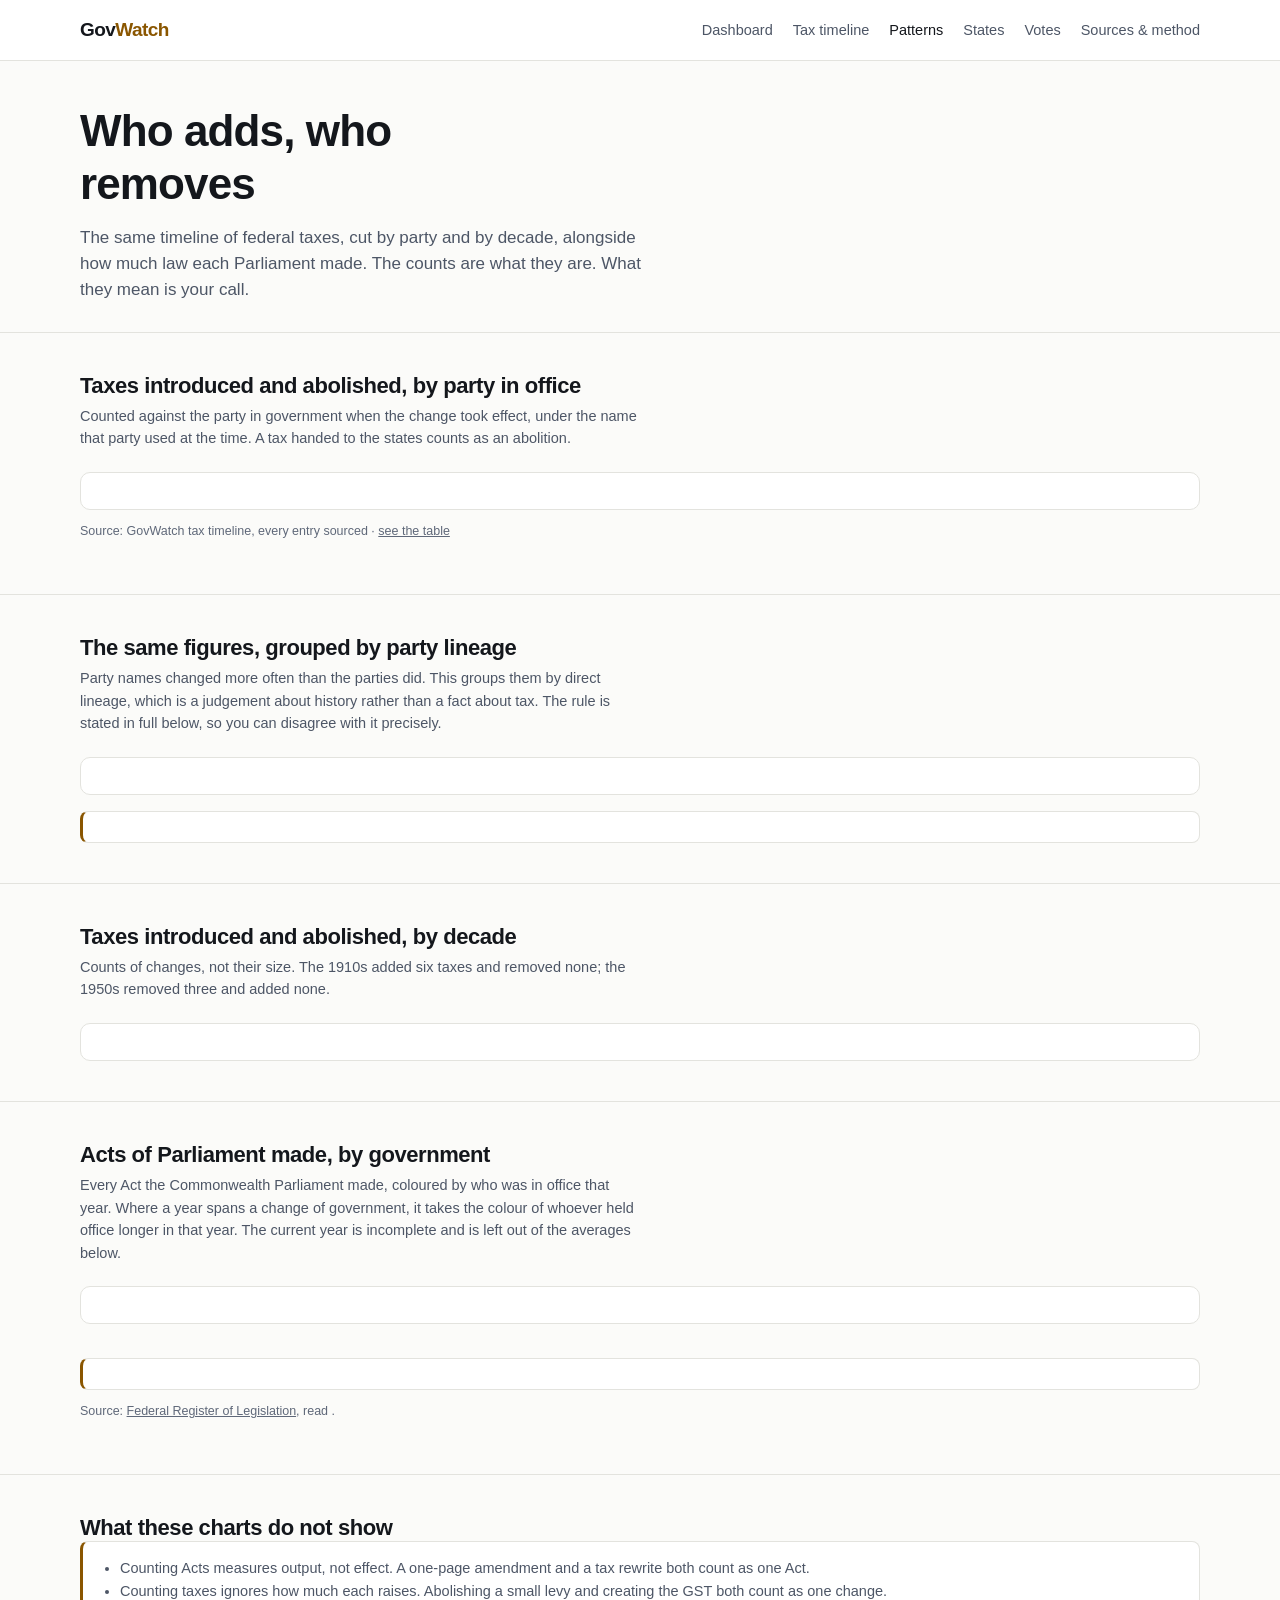
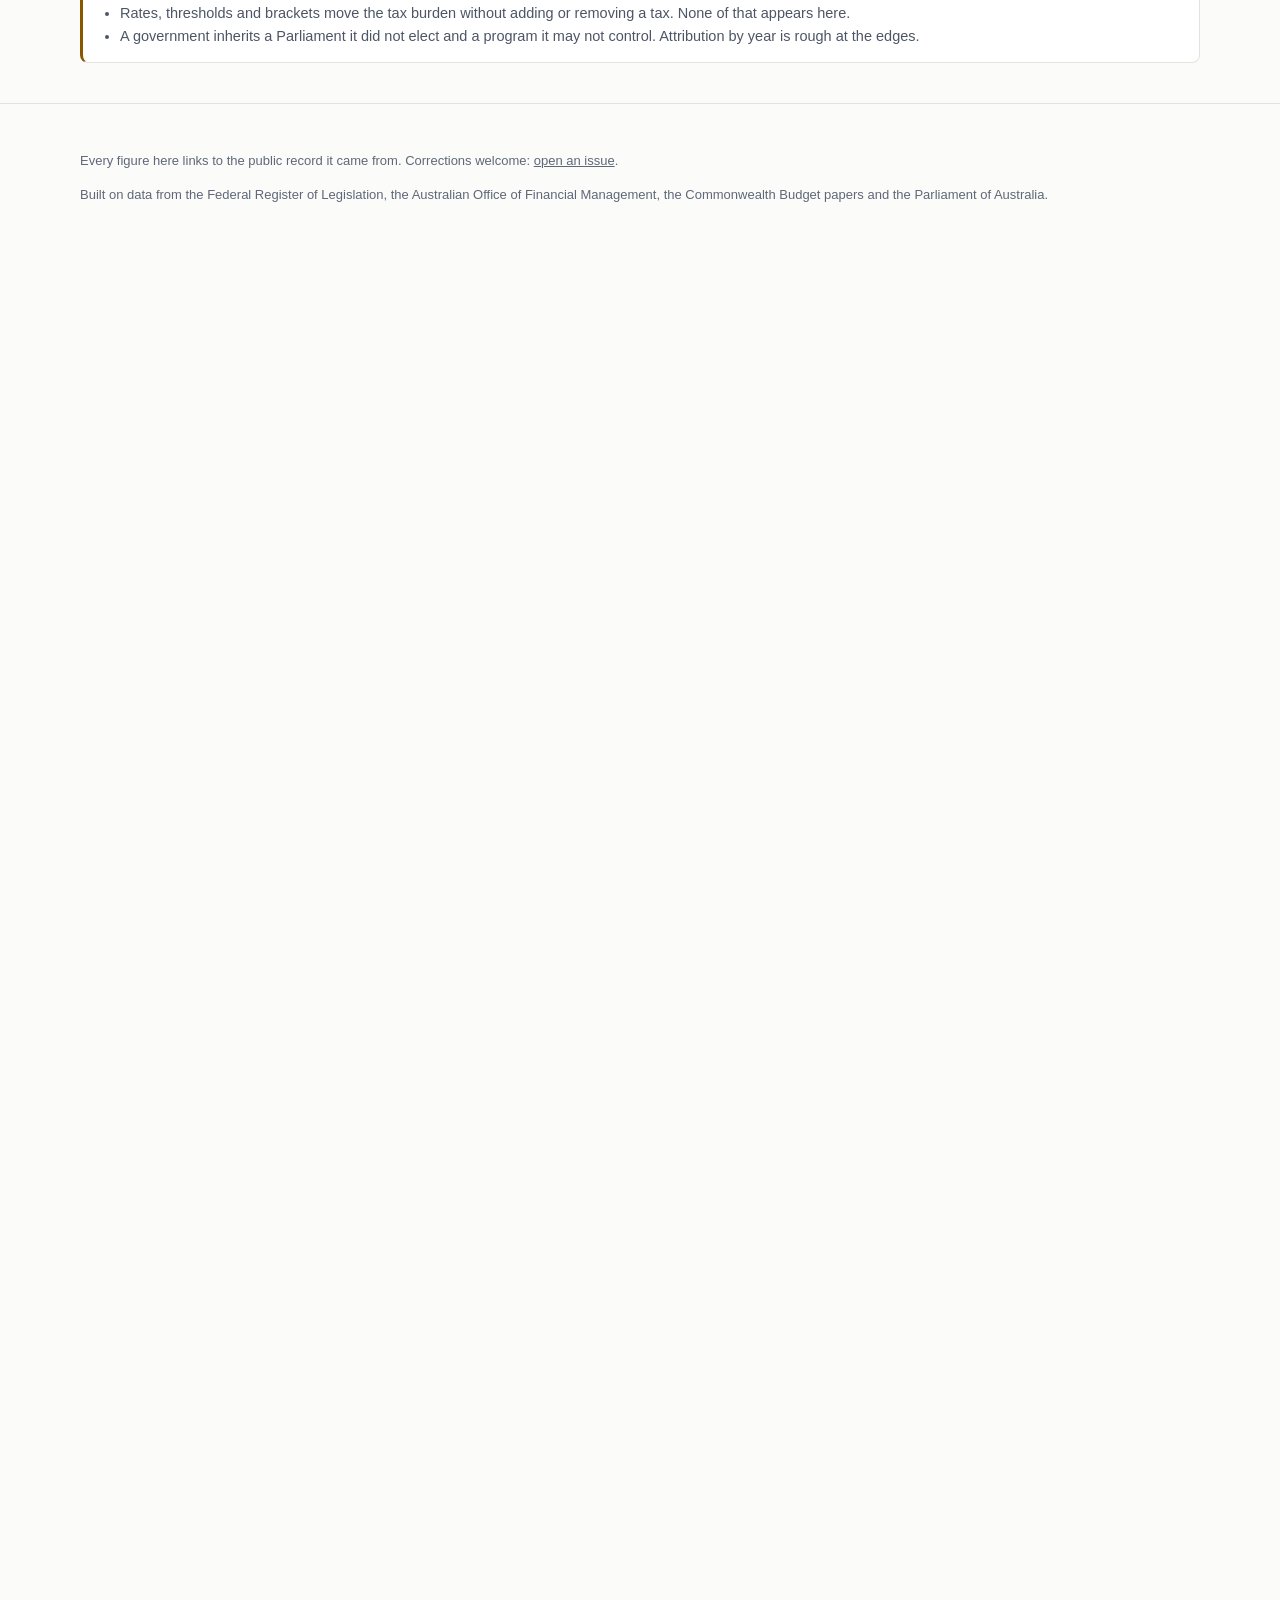
==== commit 36f05b4d: "Stacked tables keep their column names; caveats can no longer outlive the data Three blockers from t" ====
--- a/patterns.html
+++ b/patterns.html
@@ -5,7 +5,7 @@
 <meta name="viewport" content="width=device-width,initial-scale=1">
 <title>Patterns by party and decade — GovWatch</title>
 <meta name="description" content="Which Australian governments added federal taxes, which removed them, and how much law each one made.">
-<link rel="stylesheet" href="style.css?v=a388d0a5">
+<link rel="stylesheet" href="style.css?v=7be24ace">
 <link rel="icon" href="data:image/svg+xml,<svg xmlns='http://www.w3.org/2000/svg' viewBox='0 0 16 16'><text y='13' font-size='13'>&#128200;</text></svg>">
 </head>
 <body>
@@ -55,7 +55,7 @@
 </div></section>
 
 <section><div class="wrap">
-  <h2>Acts of Parliament made each year, by government</h2>
+  <h2>Acts of Parliament made, by government</h2>
   <p class="sub">Every Act the Commonwealth Parliament made, coloured by who was in office
      that year. Where a year spans a change of government, it takes the colour of whoever
      held office longer in that year. The current year is incomplete and is left out of the
@@ -83,7 +83,7 @@
 </div></section>
 
 <script type="module">
-import { grouped, legend, bars, fmt } from './chart.js?v=b6765bb6';
+import { grouped, groupedH, legend, bars, fmt, isNarrow } from './chart.js?v=43883da9';
 const j = async p => (await fetch(p, { cache: 'no-cache' })).json();
 const INTRO = '#8a5600', ABOL = '#6b7484';
 
@@ -112,7 +112,8 @@
   { name: 'Introduced', colour: INTRO, values: parties.map(p => byParty.get(p).introduced) },
   { name: 'Abolished', colour: ABOL, values: parties.map(p => byParty.get(p).abolished) },
 ];
-document.getElementById('party-chart').append(grouped(parties, series, { h: 320, integer: true }));
+document.getElementById('party-chart').append((isNarrow() ? groupedH(parties, series, { integer: true })
+            : grouped(parties, series, { h: 320, integer: true })));
 document.getElementById('party-legend').append(legend(series));
 
 // By lineage. The rule is published because the grouping is arguable.
@@ -124,7 +125,8 @@
   { name: 'Introduced', colour: INTRO, values: fkeys.map(k => fam.get(k).introduced) },
   { name: 'Abolished', colour: ABOL, values: fkeys.map(k => fam.get(k).abolished) },
 ];
-document.getElementById('family-chart').append(grouped(fkeys, fseries, { h: 280, integer: true }));
+document.getElementById('family-chart').append((isNarrow() ? groupedH(fkeys, fseries, { integer: true })
+            : grouped(fkeys, fseries, { h: 280, integer: true })));
 document.getElementById('family-legend').append(legend(fseries));
 document.getElementById('family-rule').innerHTML =
   '<ul style="margin:0;padding-left:20px">' + FAMILY.rule.map(r => `<li>${r}</li>`).join('') + '</ul>';
@@ -138,7 +140,8 @@
   { name: 'Abolished', colour: ABOL, values: decs.map(d => byDec.get(d)?.abolished ?? 0) },
 ];
 document.getElementById('decade-chart').append(
-  grouped(decs.map(d => `${d}s`), dseries, { h: 280, integer: true }));
+  (isNarrow() ? groupedH(decs.map(d => `${d}s`), dseries, { integer: true })
+            : grouped(decs.map(d => `${d}s`), dseries, { h: 280, integer: true })));
 document.getElementById('decade-legend').append(legend(dseries));
 
 // Acts by government. Each year takes the party that held office longest in it.
@@ -175,6 +178,8 @@
     };
   });
   const narrow = window.innerWidth < 700;
+  const thisYear = new Date().getFullYear();
+  const thisYearActs = rows.find(r => r.x === thisYear)?.y ?? 0;
   if (narrow) {
     // 126 bars render under 2px wide on a phone, and SVG tooltips do not fire on
     // touch, so the yearly chart is unreadable there. Show decade totals instead.
@@ -188,7 +193,7 @@
     }
     const decRows = [...byDecade.entries()].sort((a, b) => a[0] - b[0]).map(([d, e]) => {
       const top = Object.entries(e.fams).sort((a, b) => b[1] - a[1])[0][0];
-      return { x: d, label: `${String(d).slice(2)}s`, y: e.acts, fill: PARTY_COLOUR[top],
+      return { x: d, label: `${d}s`, y: e.acts, fill: PARTY_COLOUR[top],
                title: `${d}s: ${fmt(e.acts)} Acts, mostly under ${top}`, fam: top };
     });
     document.getElementById('acts-gov-chart').append(
@@ -207,7 +212,6 @@
 
   const tile = (k, v, n) =>
     `<div class="tile"><div class="k">${k}</div><div class="v">${v}</div><div class="n">${n}</div></div>`;
-  const thisYear = new Date().getFullYear();
   const complete = rows.filter(r => r.x < thisYear);
   const per = {};
   for (const r of complete) {
--- a/style.css
+++ b/style.css
@@ -92,6 +92,16 @@
   table.stack thead { position:absolute; width:1px; height:1px; overflow:hidden; clip:rect(0 0 0 0); }
   table.stack tr { display:block; border-top:1px solid var(--line); padding:14px 0 4px; }
   table.stack td { display:block; border:0; padding:0 0 8px; }
+  /* A stacked row hides its header, so each cell has to carry its own column name.
+     Six unlabelled dollar figures look like data while telling the reader nothing. */
+  table.stack td[data-label]::before {
+    content: attr(data-label) " ";
+    color: var(--faint); font-size: 12px; text-transform: uppercase;
+    letter-spacing: .05em; display: inline-block; min-width: 84px;
+  }
+  table.stack td[data-label] { display:flex; gap:8px; align-items:baseline;
+    justify-content:space-between; padding:3px 0; }
+  table.stack td[data-label] .bar { display:none; }
   table.stack td.yr { width:auto; color:var(--accent); font-weight:650; font-size:13px; }
   .hero h1 { font-size:27px; }
   .tile .v { font-size:28px; }
